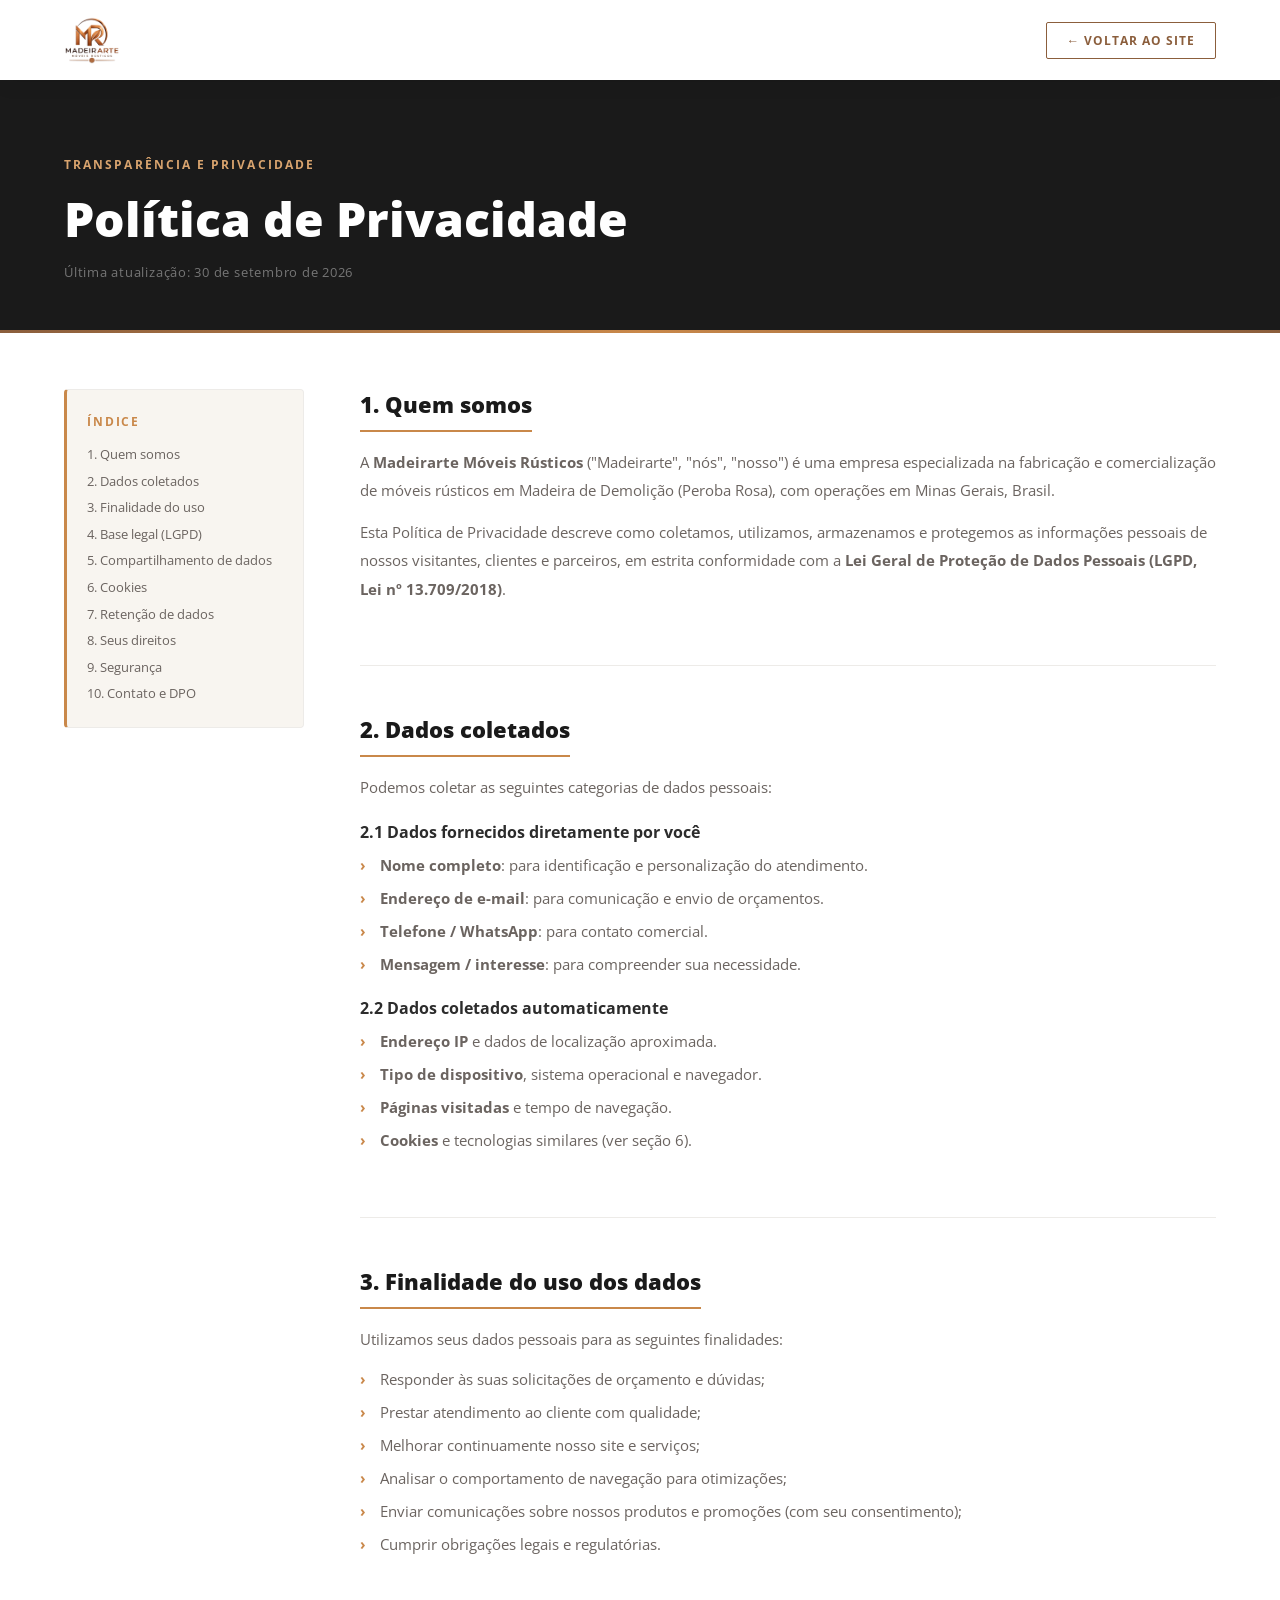
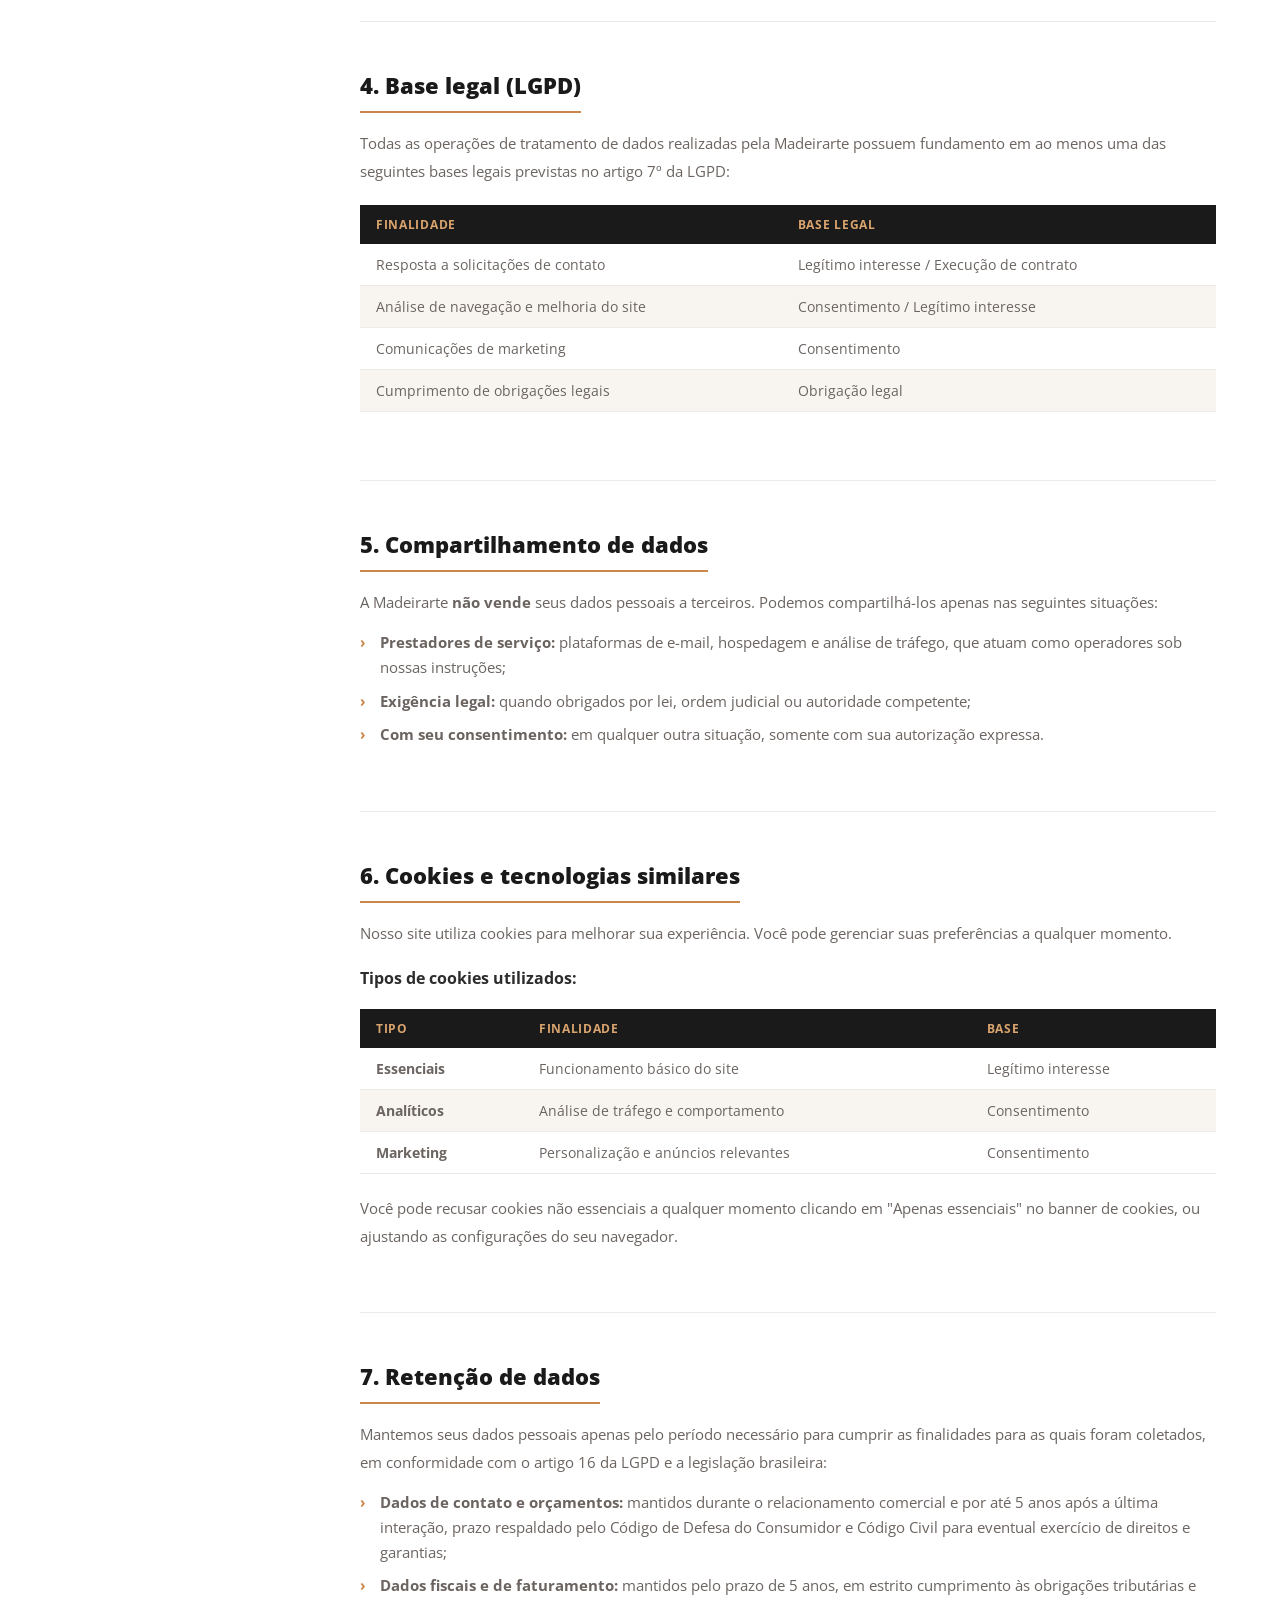
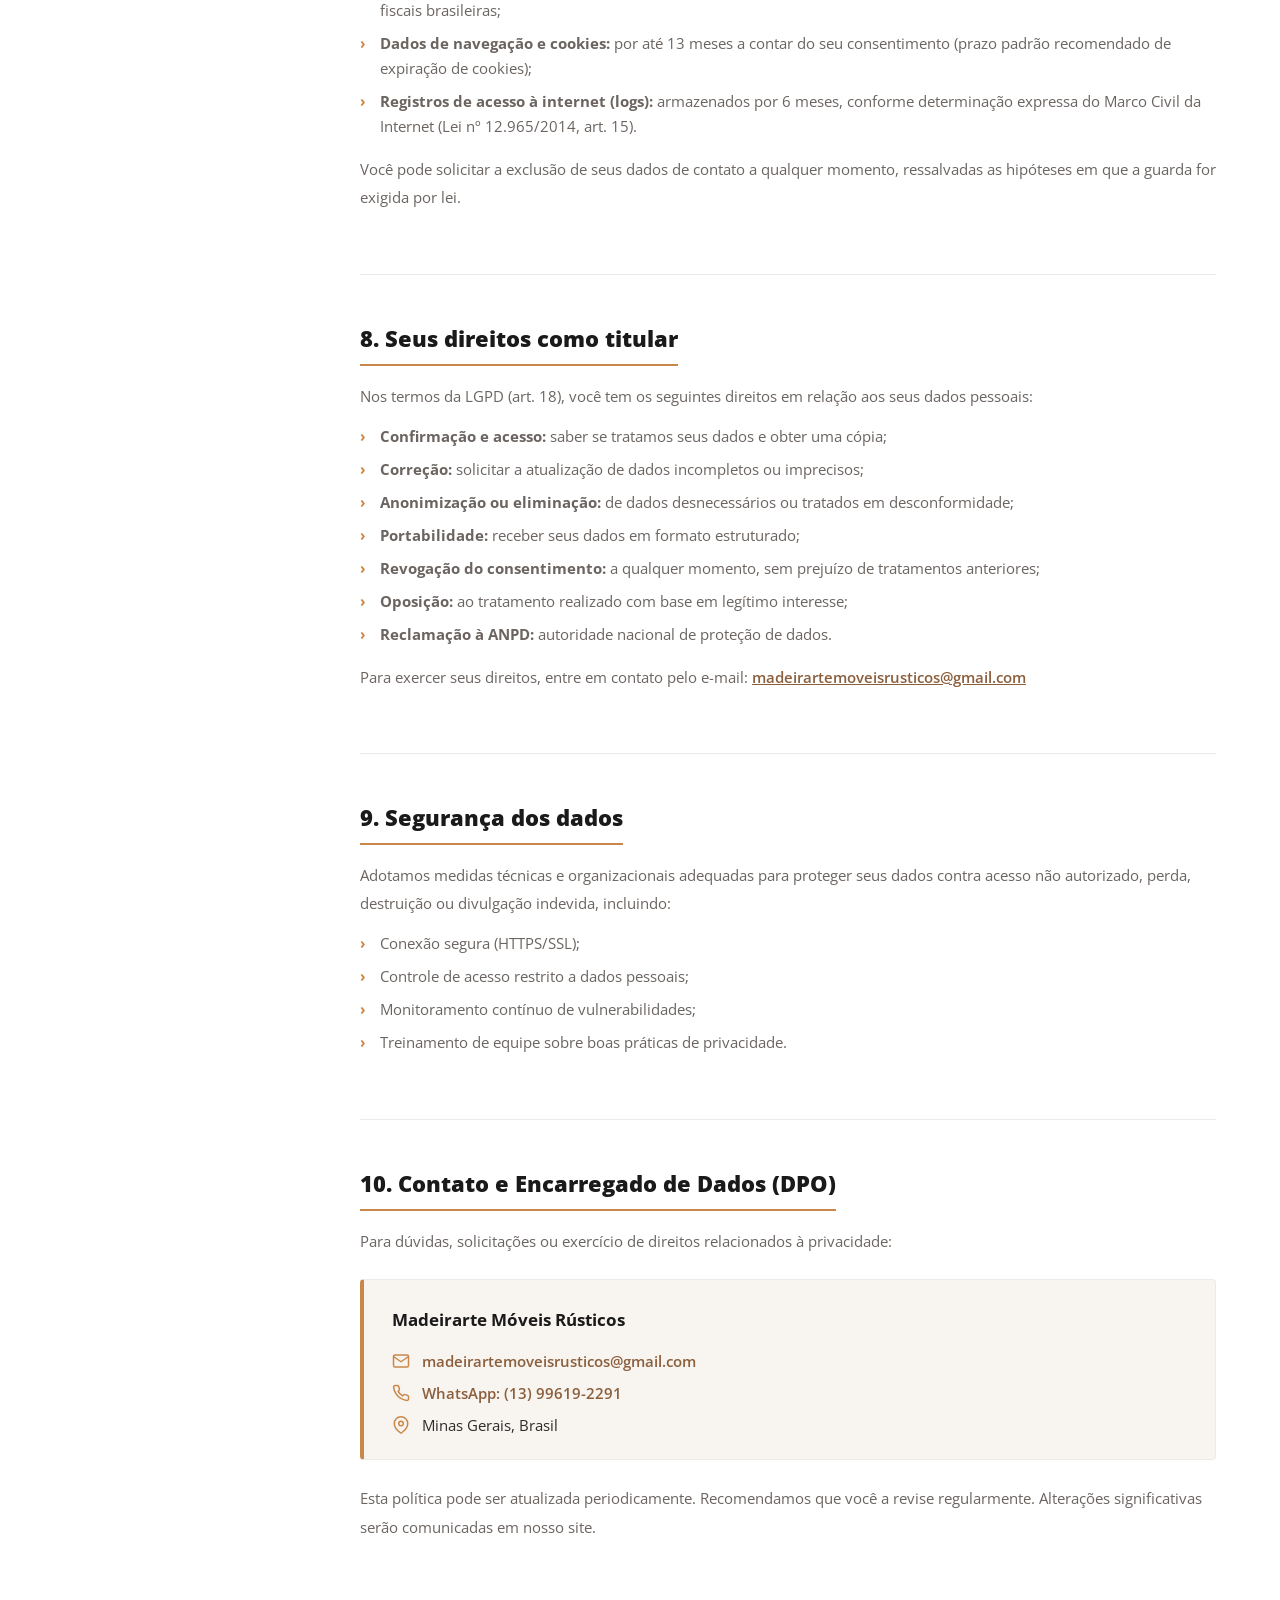
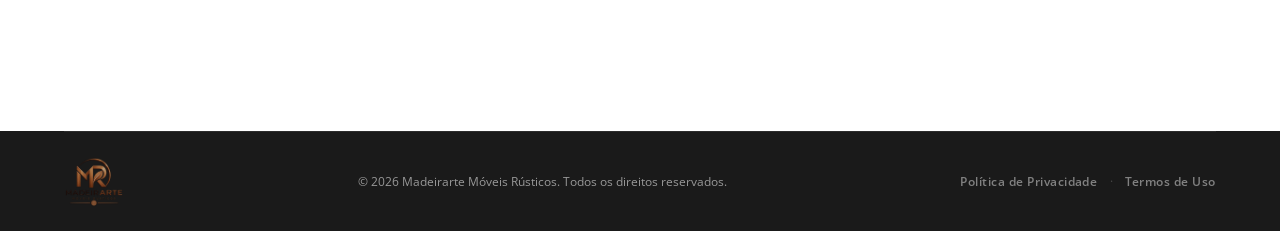
==== politica-de-privacidade.html @ 8b38542c "feat: site institucional completo Madeirarte Móveis Rústicos" ====
<!DOCTYPE html>
<html lang="pt-BR">
<head>
  <meta charset="UTF-8">
  <meta name="viewport" content="width=device-width, initial-scale=1.0">
  <title>Política de Privacidade — Madeirarte Móveis Rústicos</title>
  <link rel="icon" type="image/png" href="logo-transparent.png">
  <link rel="shortcut icon" type="image/png" href="logo-transparent.png">
  <link rel="apple-touch-icon" href="logo-transparent.png">
  <meta name="description" content="Política de Privacidade da Madeirarte Móveis Rústicos — como coletamos, usamos e protegemos seus dados pessoais conforme a LGPD.">
  <link rel="preconnect" href="https://fonts.googleapis.com">
  <link rel="preconnect" href="https://fonts.gstatic.com" crossorigin>
  <link href="https://fonts.googleapis.com/css2?family=Open+Sans:wght@300;400;600;700;800&display=swap" rel="stylesheet">
  <link rel="stylesheet" href="style.css">
  <link rel="stylesheet" href="legal.css">
</head>
<body class="pagina-legal">

  <!-- HEADER SIMPLES -->
  <header id="header" class="scrolled">
    <div class="header-inner container">
      <a href="index.html" class="logo-link">
        <img src="logo-transparent.png" alt="Madeirarte" class="header-logo-img">
      </a>
      <a href="index.html" class="btn-voltar">← Voltar ao site</a>
    </div>
  </header>

  <!-- CONTEÚDO -->
  <main class="legal-main">
    <div class="legal-hero">
      <div class="container">
        <p class="section-label light">Transparência e privacidade</p>
        <h1>Política de Privacidade</h1>
        <p class="legal-updated">Última atualização: 30 de setembro de 2026</p>
      </div>
    </div>

    <div class="legal-body container">

      <div class="legal-toc">
        <h3>Índice</h3>
        <ul>
          <li><a href="#s1">1. Quem somos</a></li>
          <li><a href="#s2">2. Dados coletados</a></li>
          <li><a href="#s3">3. Finalidade do uso</a></li>
          <li><a href="#s4">4. Base legal (LGPD)</a></li>
          <li><a href="#s5">5. Compartilhamento de dados</a></li>
          <li><a href="#s6">6. Cookies</a></li>
          <li><a href="#s7">7. Retenção de dados</a></li>
          <li><a href="#s8">8. Seus direitos</a></li>
          <li><a href="#s9">9. Segurança</a></li>
          <li><a href="#s10">10. Contato e DPO</a></li>
        </ul>
      </div>

      <div class="legal-content">

        <section id="s1" class="legal-section">
          <h2>1. Quem somos</h2>
          <p>A <strong>Madeirarte Móveis Rústicos</strong> ("Madeirarte", "nós", "nosso") é uma empresa especializada na fabricação e comercialização de móveis rústicos em Madeira de Demolição (Peroba Rosa), com operações em Minas Gerais, Brasil.</p>
          <p>Esta Política de Privacidade descreve como coletamos, utilizamos, armazenamos e protegemos as informações pessoais de nossos visitantes, clientes e parceiros, em estrita conformidade com a <strong>Lei Geral de Proteção de Dados Pessoais (LGPD, Lei nº 13.709/2018)</strong>.</p>
        </section>

        <section id="s2" class="legal-section">
          <h2>2. Dados coletados</h2>
          <p>Podemos coletar as seguintes categorias de dados pessoais:</p>
          <h3>2.1 Dados fornecidos diretamente por você</h3>
          <ul>
            <li><strong>Nome completo</strong>: para identificação e personalização do atendimento.</li>
            <li><strong>Endereço de e-mail</strong>: para comunicação e envio de orçamentos.</li>
            <li><strong>Telefone / WhatsApp</strong>: para contato comercial.</li>
            <li><strong>Mensagem / interesse</strong>: para compreender sua necessidade.</li>
          </ul>
          <h3>2.2 Dados coletados automaticamente</h3>
          <ul>
            <li><strong>Endereço IP</strong> e dados de localização aproximada.</li>
            <li><strong>Tipo de dispositivo</strong>, sistema operacional e navegador.</li>
            <li><strong>Páginas visitadas</strong> e tempo de navegação.</li>
            <li><strong>Cookies</strong> e tecnologias similares (ver seção 6).</li>
          </ul>
        </section>

        <section id="s3" class="legal-section">
          <h2>3. Finalidade do uso dos dados</h2>
          <p>Utilizamos seus dados pessoais para as seguintes finalidades:</p>
          <ul>
            <li>Responder às suas solicitações de orçamento e dúvidas;</li>
            <li>Prestar atendimento ao cliente com qualidade;</li>
            <li>Melhorar continuamente nosso site e serviços;</li>
            <li>Analisar o comportamento de navegação para otimizações;</li>
            <li>Enviar comunicações sobre nossos produtos e promoções (com seu consentimento);</li>
            <li>Cumprir obrigações legais e regulatórias.</li>
          </ul>
        </section>

        <section id="s4" class="legal-section">
          <h2>4. Base legal (LGPD)</h2>
          <p>Todas as operações de tratamento de dados realizadas pela Madeirarte possuem fundamento em ao menos uma das seguintes bases legais previstas no artigo 7º da LGPD:</p>
          <div class="legal-table">
            <table>
              <thead>
                <tr><th>Finalidade</th><th>Base Legal</th></tr>
              </thead>
              <tbody>
                <tr><td>Resposta a solicitações de contato</td><td>Legítimo interesse / Execução de contrato</td></tr>
                <tr><td>Análise de navegação e melhoria do site</td><td>Consentimento / Legítimo interesse</td></tr>
                <tr><td>Comunicações de marketing</td><td>Consentimento</td></tr>
                <tr><td>Cumprimento de obrigações legais</td><td>Obrigação legal</td></tr>
              </tbody>
            </table>
          </div>
        </section>

        <section id="s5" class="legal-section">
          <h2>5. Compartilhamento de dados</h2>
          <p>A Madeirarte <strong>não vende</strong> seus dados pessoais a terceiros. Podemos compartilhá-los apenas nas seguintes situações:</p>
          <ul>
            <li><strong>Prestadores de serviço:</strong> plataformas de e-mail, hospedagem e análise de tráfego, que atuam como operadores sob nossas instruções;</li>
            <li><strong>Exigência legal:</strong> quando obrigados por lei, ordem judicial ou autoridade competente;</li>
            <li><strong>Com seu consentimento:</strong> em qualquer outra situação, somente com sua autorização expressa.</li>
          </ul>
        </section>

        <section id="s6" class="legal-section">
          <h2>6. Cookies e tecnologias similares</h2>
          <p>Nosso site utiliza cookies para melhorar sua experiência. Você pode gerenciar suas preferências a qualquer momento.</p>
          <h3>Tipos de cookies utilizados:</h3>
          <div class="legal-table">
            <table>
              <thead>
                <tr><th>Tipo</th><th>Finalidade</th><th>Base</th></tr>
              </thead>
              <tbody>
                <tr><td><strong>Essenciais</strong></td><td>Funcionamento básico do site</td><td>Legítimo interesse</td></tr>
                <tr><td><strong>Analíticos</strong></td><td>Análise de tráfego e comportamento</td><td>Consentimento</td></tr>
                <tr><td><strong>Marketing</strong></td><td>Personalização e anúncios relevantes</td><td>Consentimento</td></tr>
              </tbody>
            </table>
          </div>
          <p>Você pode recusar cookies não essenciais a qualquer momento clicando em "Apenas essenciais" no banner de cookies, ou ajustando as configurações do seu navegador.</p>
        </section>

        <section id="s7" class="legal-section">
          <h2>7. Retenção de dados</h2>
          <p>Mantemos seus dados pessoais apenas pelo período necessário para cumprir as finalidades para as quais foram coletados, em conformidade com o artigo 16 da LGPD e a legislação brasileira:</p>
          <ul>
            <li><strong>Dados de contato e orçamentos:</strong> mantidos durante o relacionamento comercial e por até 5 anos após a última interação, prazo respaldado pelo Código de Defesa do Consumidor e Código Civil para eventual exercício de direitos e garantias;</li>
            <li><strong>Dados fiscais e de faturamento:</strong> mantidos pelo prazo de 5 anos, em estrito cumprimento às obrigações tributárias e fiscais brasileiras;</li>
            <li><strong>Dados de navegação e cookies:</strong> por até 13 meses a contar do seu consentimento (prazo padrão recomendado de expiração de cookies);</li>
            <li><strong>Registros de acesso à internet (logs):</strong> armazenados por 6 meses, conforme determinação expressa do Marco Civil da Internet (Lei nº 12.965/2014, art. 15).</li>
          </ul>
          <p>Você pode solicitar a exclusão de seus dados de contato a qualquer momento, ressalvadas as hipóteses em que a guarda for exigida por lei.</p>
        </section>

        <section id="s8" class="legal-section">
          <h2>8. Seus direitos como titular</h2>
          <p>Nos termos da LGPD (art. 18), você tem os seguintes direitos em relação aos seus dados pessoais:</p>
          <ul>
            <li><strong>Confirmação e acesso:</strong> saber se tratamos seus dados e obter uma cópia;</li>
            <li><strong>Correção:</strong> solicitar a atualização de dados incompletos ou imprecisos;</li>
            <li><strong>Anonimização ou eliminação:</strong> de dados desnecessários ou tratados em desconformidade;</li>
            <li><strong>Portabilidade:</strong> receber seus dados em formato estruturado;</li>
            <li><strong>Revogação do consentimento:</strong> a qualquer momento, sem prejuízo de tratamentos anteriores;</li>
            <li><strong>Oposição:</strong> ao tratamento realizado com base em legítimo interesse;</li>
            <li><strong>Reclamação à ANPD:</strong> autoridade nacional de proteção de dados.</li>
          </ul>
          <p>Para exercer seus direitos, entre em contato pelo e-mail: <a href="mailto:madeirartemoveisrusticos@gmail.com">madeirartemoveisrusticos@gmail.com</a></p>
        </section>

        <section id="s9" class="legal-section">
          <h2>9. Segurança dos dados</h2>
          <p>Adotamos medidas técnicas e organizacionais adequadas para proteger seus dados contra acesso não autorizado, perda, destruição ou divulgação indevida, incluindo:</p>
          <ul>
            <li>Conexão segura (HTTPS/SSL);</li>
            <li>Controle de acesso restrito a dados pessoais;</li>
            <li>Monitoramento contínuo de vulnerabilidades;</li>
            <li>Treinamento de equipe sobre boas práticas de privacidade.</li>
          </ul>
        </section>

        <section id="s10" class="legal-section">
          <h2>10. Contato e Encarregado de Dados (DPO)</h2>
          <p>Para dúvidas, solicitações ou exercício de direitos relacionados à privacidade:</p>
          <div class="legal-contact-box">
            <p class="legal-contact-title">Madeirarte Móveis Rústicos</p>
            <div class="legal-contact-item">
              <svg xmlns="http://www.w3.org/2000/svg" viewBox="0 0 24 24" fill="none" stroke="currentColor" stroke-width="2" stroke-linecap="round" stroke-linejoin="round"><path d="M4 4h16c1.1 0 2 .9 2 2v12c0 1.1-.9 2-2 2H4c-1.1 0-2-.9-2-2V6c0-1.1.9-2 2-2z"></path><polyline points="22,6 12,13 2,6"></polyline></svg>
              <a href="mailto:madeirartemoveisrusticos@gmail.com">madeirartemoveisrusticos@gmail.com</a>
            </div>
            <div class="legal-contact-item">
              <svg xmlns="http://www.w3.org/2000/svg" viewBox="0 0 24 24" fill="none" stroke="currentColor" stroke-width="2" stroke-linecap="round" stroke-linejoin="round"><path d="M22 16.92v3a2 2 0 0 1-2.18 2 19.79 19.79 0 0 1-8.63-3.07 19.5 19.5 0 0 1-6-6 19.79 19.79 0 0 1-3.07-8.67A2 2 0 0 1 4.11 2h3a2 2 0 0 1 2 1.72 12.84 12.84 0 0 0 .7 2.81 2 2 0 0 1-.45 2.11L8.09 9.91a16 16 0 0 0 6 6l1.27-1.27a2 2 0 0 1 2.11-.45 12.84 12.84 0 0 0 2.81.7A2 2 0 0 1 22 16.92z"></path></svg>
              <a href="https://wa.me/5513996192291" target="_blank">WhatsApp: (13) 99619-2291</a>
            </div>
            <div class="legal-contact-item">
              <svg xmlns="http://www.w3.org/2000/svg" viewBox="0 0 24 24" fill="none" stroke="currentColor" stroke-width="2" stroke-linecap="round" stroke-linejoin="round"><path d="M21 10c0 7-9 13-9 13s-9-6-9-13a9 9 0 0 1 18 0z"></path><circle cx="12" cy="10" r="3"></circle></svg>
              <span>Minas Gerais, Brasil</span>
            </div>
          </div>
          <p>Esta política pode ser atualizada periodicamente. Recomendamos que você a revise regularmente. Alterações significativas serão comunicadas em nosso site.</p>
        </section>

      </div>
    </div>
  </main>

  <!-- FOOTER SIMPLES -->
  <footer class="footer footer-legal">
    <div class="container">
      <div class="footer-bottom">
        <div class="footer-bottom-left">
          <img src="logo-transparent.png" alt="Madeirarte" class="footer-logo-img">
        </div>
        <div class="footer-bottom-center">
          <p>&copy; 2026 Madeirarte Móveis Rústicos. Todos os direitos reservados.</p>
        </div>
        <div class="footer-bottom-right">
          <a href="politica-de-privacidade.html">Política de Privacidade</a>
          <span>·</span>
          <a href="termos-de-uso.html">Termos de Uso</a>
        </div>
      </div>
    </div>
  </footer>

</body>
</html>
---- style.css ----
/* ============================================================
   MADEIRARTE — style.css
   Paleta: Branco #FFFFFF | Marrom/Cobre #8B5E3C/#C9884A | Preto #1A1A1A
   Tipografia: Open Sans
   ============================================================ */

/* ---------- RESET & BASE ---------- */
*, *::before, *::after {
  box-sizing: border-box;
  margin: 0;
  padding: 0;
}

:root {
  --brown-dark:  #6B3F1F;
  --brown:       #8B5E3C;
  --copper:      #C9884A;
  --copper-light:#D9A46E;
  --black:       #1A1A1A;
  --black-soft:  #2C2C2C;
  --white:       #FFFFFF;
  --off-white:   #F8F5F0;
  --grey-light:  #EDEBE8;
  --grey-text:   #6B6460;
  --font:        'Open Sans', sans-serif;
  --ease:        cubic-bezier(.25,.46,.45,.94);
  --transition:  .45s var(--ease);
  --shadow:      0 8px 40px rgba(0,0,0,.10);
  --shadow-lg:   0 20px 60px rgba(0,0,0,.15);
}

html { scroll-behavior: smooth; font-size: 16px; }

body {
  font-family: var(--font);
  color: var(--black);
  background: var(--white);
  -webkit-font-smoothing: antialiased;
  overflow-x: hidden;
}

img { display: block; max-width: 100%; height: auto; }
a { text-decoration: none; color: inherit; }
ul { list-style: none; }
button { cursor: pointer; font-family: var(--font); border: none; background: none; }
input, select, textarea { font-family: var(--font); }
sup { font-size: .55em; vertical-align: super; }

.container {
  width: 100%;
  max-width: 1200px;
  margin: 0 auto;
  padding: 0 24px;
}

.section-pad { padding: 100px 0; }
.bg-dark    { background: var(--black); }
.bg-offwhite{ background: var(--off-white); }
.hidden-mobile { display: flex !important; }

/* ---------- SCROLL REVEAL ---------- */
.reveal {
  opacity: 0;
  transform: translateY(32px);
  transition: opacity .7s var(--ease), transform .7s var(--ease);
}
.reveal.visible {
  opacity: 1;
  transform: translateY(0);
}
.delay-1 { transition-delay: .12s; }
.delay-2 { transition-delay: .24s; }
.delay-3 { transition-delay: .36s; }

/* ---------- TYPOGRAPHY ---------- */
.section-label {
  display: inline-block;
  font-size: .72rem;
  font-weight: 700;
  letter-spacing: .18em;
  text-transform: uppercase;
  color: var(--copper);
  margin-bottom: 14px;
}
.section-label.light { color: var(--copper-light); }

.section-title {
  font-size: clamp(1.8rem, 3.5vw, 2.8rem);
  font-weight: 800;
  line-height: 1.18;
  color: var(--black);
  margin-bottom: 20px;
}
.section-title.light { color: var(--white); }

.section-desc {
  font-size: 1rem;
  color: var(--grey-text);
  line-height: 1.7;
  max-width: 560px;
}
.section-desc.light { color: rgba(255,255,255,.65); }

.section-header.center { text-align: center; margin-bottom: 56px; }
.section-header.center .section-desc { margin: 0 auto; }

/* ---------- BUTTONS ---------- */
.btn-primary {
  display: inline-flex;
  align-items: center;
  justify-content: center;
  gap: 8px;
  background: var(--brown);
  color: var(--white);
  font-size: .85rem;
  font-weight: 700;
  letter-spacing: .06em;
  text-transform: uppercase;
  padding: 14px 32px;
  border-radius: 2px;
  transition: background var(--transition), transform .2s;
}
.btn-primary:hover {
  background: var(--copper);
  transform: translateY(-1px);
}

.btn-outline {
  display: inline-flex;
  align-items: center;
  justify-content: center;
  gap: 8px;
  background: transparent;
  color: var(--white);
  font-size: .85rem;
  font-weight: 700;
  letter-spacing: .06em;
  text-transform: uppercase;
  padding: 13px 30px;
  border: 1.5px solid rgba(255,255,255,.5);
  border-radius: 2px;
  transition: border-color var(--transition), background var(--transition);
}
.btn-outline:hover {
  border-color: var(--white);
  background: rgba(255,255,255,.08);
}

.btn-full { width: 100%; }

/* ---------- HEADER ---------- */
#header {
  position: fixed;
  top: 0; left: 0; right: 0;
  z-index: 1000;
  background: transparent;
  transition: background var(--transition), box-shadow var(--transition);
}
#header.scrolled {
  background: var(--white);
  box-shadow: 0 2px 20px rgba(0,0,0,.08);
}
#header.scrolled .logo-brand { color: var(--black); }
#header.scrolled .logo-sub   { color: var(--brown); }
#header.scrolled .nav-desktop a { color: var(--black-soft); }
#header.scrolled .nav-desktop a::after { background: var(--brown); }
#header.scrolled .btn-header {
  border-color: var(--brown);
  color: var(--brown);
}
#header.scrolled .btn-header:hover {
  background: var(--brown);
  color: var(--white);
}
#header.scrolled .hamburger span { background: var(--black); }

.header-inner {
  display: flex;
  align-items: center;
  justify-content: space-between;
  height: 80px;
  gap: 32px;
}

.logo-link { text-decoration: none; }
.logo-text  { display: flex; flex-direction: column; line-height: 1; }
.logo-brand {
  font-size: 1.3rem;
  font-weight: 800;
  letter-spacing: .12em;
  color: var(--white);
  transition: color var(--transition);
}
.logo-sub {
  font-size: .58rem;
  font-weight: 300;
  letter-spacing: .28em;
  color: var(--copper-light);
  text-transform: uppercase;
  margin-top: 3px;
  transition: color var(--transition);
}

.nav-desktop ul {
  display: flex;
  gap: 36px;
}
.nav-desktop a {
  font-size: .8rem;
  font-weight: 600;
  letter-spacing: .08em;
  text-transform: uppercase;
  color: rgba(255,255,255,.85);
  position: relative;
  padding-bottom: 4px;
  transition: color var(--transition);
}
.nav-desktop a::after {
  content: '';
  position: absolute;
  bottom: 0; left: 0;
  width: 0; height: 1.5px;
  background: var(--copper-light);
  transition: width var(--transition);
}
.nav-desktop a:hover { color: var(--white); }
.nav-desktop a:hover::after { width: 100%; }

.btn-header {
  font-size: .75rem;
  font-weight: 700;
  letter-spacing: .1em;
  text-transform: uppercase;
  padding: 10px 22px;
  border: 1.5px solid rgba(255,255,255,.5);
  border-radius: 2px;
  color: rgba(255,255,255,.9);
  transition: all var(--transition);
  white-space: nowrap;
}
.btn-header:hover {
  background: rgba(255,255,255,.1);
  border-color: var(--white);
}

.hamburger {
  display: none;
  flex-direction: column;
  gap: 5px;
  padding: 4px;
  background: none;
  border: none;
}
.hamburger span {
  display: block;
  width: 24px; height: 2px;
  background: var(--white);
  border-radius: 2px;
  transition: all .35s;
}
.hamburger.open span:nth-child(1) { transform: translateY(7px) rotate(45deg); }
.hamburger.open span:nth-child(2) { opacity: 0; }
.hamburger.open span:nth-child(3) { transform: translateY(-7px) rotate(-45deg); }

/* Mobile Nav */
.nav-mobile {
  position: absolute;
  top: 80px; left: 0; right: 0;
  background: var(--white);
  box-shadow: 0 20px 40px rgba(0,0,0,.12);
  transform: scaleY(0);
  transform-origin: top;
  transition: transform .35s var(--ease);
  border-top: 2px solid var(--copper);
}
.nav-mobile.open { transform: scaleY(1); }
.nav-mobile ul { padding: 16px 0 24px; }
.nav-mobile li + li { border-top: 1px solid var(--grey-light); }
.nav-mobile a {
  display: block;
  padding: 14px 28px;
  font-size: .9rem;
  font-weight: 600;
  color: var(--black);
  letter-spacing: .04em;
  transition: color .2s, padding-left .2s;
}
.nav-mobile a:hover { color: var(--brown); padding-left: 36px; }
.btn-mobile-nav {
  margin: 16px 28px 0;
  display: block;
  background: var(--brown);
  color: var(--white) !important;
  padding: 14px 28px !important;
  text-align: center;
  font-size: .85rem !important;
  letter-spacing: .08em !important;
  text-transform: uppercase;
  border-radius: 2px;
}
.btn-mobile-nav:hover { background: var(--copper) !important; padding-left: 28px !important; }

/* ---------- HERO ---------- */
.hero {
  position: relative;
  min-height: 100vh;
  display: flex;
  align-items: center;
  overflow: hidden;
}

.hero-bg {
  position: absolute;
  inset: 0;
  background-image: url('hero-bg.jpg');
  background-size: cover;
  background-position: center;
  transform: scale(1.04);
  animation: heroZoom 24s var(--ease) infinite alternate;
}
@keyframes heroZoom {
  from { transform: scale(1.04); }
  to   { transform: scale(1.10); }
}

.hero-overlay {
  position: absolute;
  inset: 0;
  background: linear-gradient(
    -90deg,
    rgba(26,15,5,.9) 0%,
    rgba(26,15,5,.6) 40%,
    rgba(26,15,5,0) 100%
  );
}

.hero-content {
  position: relative;
  z-index: 2;
  padding-top: 80px;
  width: 100%;
  display: flex;
  justify-content: space-between;
  align-items: center;
  gap: 40px;
}
.hero-logo-col {
  flex: 0 0 35%;
  max-width: 400px;
}
.hero-big-logo {
  width: 100%;
  height: auto;
  filter: drop-shadow(0 10px 20px rgba(0,0,0,.5));
}
.hero-text-col {
  flex: 1;
  max-width: 700px;
  text-align: right;
}

.hero-eyebrow {
  font-size: .72rem;
  font-weight: 700;
  letter-spacing: .2em;
  text-transform: uppercase;
  color: var(--copper-light);
  margin-bottom: 20px;
  opacity: 0;
  animation: fadeUp .8s .3s var(--ease) forwards;
}

.hero-title {
  font-family: 'Playfair Display', Georgia, serif;
  font-size: clamp(2.6rem, 6vw, 4.8rem);
  font-weight: 600;
  line-height: 1.15;
  color: var(--white);
  margin-bottom: 24px;
  opacity: 0;
  animation: fadeUp .9s .5s var(--ease) forwards;
}
.hero-title em {
  font-style: normal;
  color: var(--copper-light);
  position: relative;
}
.hero-title em::after {
  content: '';
  position: absolute;
  bottom: 2px; left: 0; right: 0;
  height: 3px;
  background: var(--copper);
  transform: scaleX(0);
  transform-origin: left;
  animation: underlineGrow 1s 1.4s var(--ease) forwards;
}
@keyframes underlineGrow { to { transform: scaleX(1); } }

.hero-desc {
  font-size: 1.05rem;
  color: rgba(255,255,255,.78);
  line-height: 1.8;
  margin-bottom: 36px;
  font-weight: 300;
  opacity: 0;
  animation: fadeUp .9s .7s var(--ease) forwards;
}
.hero-desc strong { color: var(--copper-light); font-weight: 600; }

.hero-actions {
  display: flex;
  gap: 16px;
  flex-wrap: wrap;
  justify-content: flex-end;
  opacity: 0;
  animation: fadeUp .9s .9s var(--ease) forwards;
}

.hero-scroll {
  position: absolute;
  bottom: 40px; left: 50%;
  transform: translateX(-50%);
  z-index: 2;
}
.hero-scroll span {
  display: block;
  width: 22px; height: 36px;
  border: 2px solid rgba(255,255,255,.4);
  border-radius: 14px;
  position: relative;
}
.hero-scroll span::before {
  content: '';
  position: absolute;
  top: 5px; left: 50%; transform: translateX(-50%);
  width: 3px; height: 7px;
  background: var(--copper-light);
  border-radius: 2px;
  animation: scrollBounce 1.8s infinite;
}
@keyframes scrollBounce {
  0%, 100% { transform: translateX(-50%) translateY(0); opacity: 1; }
  80%       { transform: translateX(-50%) translateY(14px); opacity: 0; }
}

@keyframes fadeUp {
  from { opacity: 0; transform: translateY(28px); }
  to   { opacity: 1; transform: translateY(0); }
}

.reveal.visible { opacity: 1; transform: translateY(0); }

/* ---------- TARJA STRIP ---------- */
.tarja-strip {
  background: var(--brown-dark);
  overflow: hidden;
  padding: 14px 0;
  border-top: 1px solid rgba(201,136,74,.2);
  border-bottom: 1px solid rgba(201,136,74,.2);
}
.tarja-track {
  display: flex;
  gap: 24px;
  white-space: nowrap;
  animation: marquee 25s linear infinite;
}
.tarja-track span {
  font-size: .72rem;
  font-weight: 700;
  letter-spacing: .15em;
  text-transform: uppercase;
  color: rgba(255,255,255,.75);
}
.tarja-dot { color: var(--copper) !important; }
@keyframes marquee {
  from { transform: translateX(0); }
  to   { transform: translateX(-50%); }
}

/* ---------- SOBRE ---------- */
.sobre-grid {
  display: grid;
  grid-template-columns: 1fr 1fr;
  gap: 80px;
  align-items: center;
}

.sobre-img-block { position: relative; }
.sobre-img-frame {
  position: relative;
  border-radius: 4px;
  overflow: hidden;
  aspect-ratio: 4/5;
}
.sobre-img-frame::before {
  content: '';
  position: absolute;
  top: -12px; left: -12px;
  width: 60%; height: 60%;
  border: 2px solid var(--copper);
  border-radius: 4px;
  z-index: -1;
  transition: transform .5s var(--ease);
}
.sobre-img-frame:hover::before { transform: translate(-4px, -4px); }
.sobre-img-frame img {
  width: 100%; height: 100%;
  object-fit: cover;
  transition: transform .7s var(--ease);
}
.sobre-img-frame:hover img { transform: scale(1.04); }

.sobre-badge {
  position: absolute;
  bottom: 28px; right: -20px;
  background: var(--brown);
  color: var(--white);
  padding: 18px 22px;
  text-align: center;
  border-radius: 4px;
  box-shadow: var(--shadow);
}
.badge-number {
  display: block;
  font-size: 2rem;
  font-weight: 800;
  line-height: 1;
}
.badge-label {
  display: block;
  font-size: .68rem;
  font-weight: 600;
  letter-spacing: .08em;
  text-transform: uppercase;
  opacity: .8;
  margin-top: 4px;
}

.sobre-content { display: flex; flex-direction: column; gap: 20px; }
.sobre-text {
  font-size: 1rem;
  color: var(--grey-text);
  line-height: 1.8;
}
.sobre-text strong { color: var(--brown-dark); }

.sobre-stats {
  display: grid;
  grid-template-columns: repeat(2, 1fr);
  gap: 16px;
  padding: 24px 0;
  border-top: 1px solid var(--grey-light);
  border-bottom: 1px solid var(--grey-light);
}
.stat-item { text-align: center; }
.stat-number {
  display: block;
  font-size: 1.5rem;
  font-weight: 800;
  color: var(--brown);
}
.stat-label {
  font-size: .7rem;
  font-weight: 600;
  letter-spacing: .08em;
  text-transform: uppercase;
  color: var(--grey-text);
  margin-top: 4px;
  display: block;
}

/* ---------- SERVIÇOS ---------- */
.servicos-grid {
  display: grid;
  grid-template-columns: repeat(4, 1fr);
  gap: 24px;
}

.servico-card {
  background: rgba(255,255,255,.04);
  border: 1px solid rgba(255,255,255,.07);
  padding: 36px 28px;
  border-radius: 4px;
  transition: background var(--transition), border-color var(--transition), transform .3s;
}
.servico-card:hover {
  background: rgba(255,255,255,.07);
  border-color: rgba(201,136,74,.3);
  transform: translateY(-6px);
}

.servico-img-icon {
  width: 70px; 
  height: 70px;
  margin-bottom: 24px;
  border-radius: 4px;
  overflow: hidden;
  box-shadow: 0 4px 12px rgba(0,0,0,0.5);
  border: 1px solid rgba(201,136,74,.3);
}
.servico-img-icon img {
  width: 100%;
  height: 100%;
  object-fit: cover;
}

.servico-card h3 {
  font-size: 1.05rem;
  font-weight: 700;
  color: var(--white);
  margin-bottom: 12px;
}
.servico-card p {
  font-size: .88rem;
  color: rgba(255,255,255,.5);
  line-height: 1.75;
}

/* ---------- COLEÇÃO ---------- */
.filtros {
  display: flex;
  gap: 8px;
  flex-wrap: wrap;
  margin-bottom: 40px;
  justify-content: center;
}
.filtro-btn {
  font-size: .75rem;
  font-weight: 700;
  letter-spacing: .1em;
  text-transform: uppercase;
  padding: 9px 22px;
  border: 1.5px solid var(--grey-light);
  border-radius: 2px;
  color: var(--grey-text);
  background: transparent;
  transition: all .25s;
}
.filtro-btn:hover, .filtro-btn.active {
  background: var(--brown);
  border-color: var(--brown);
  color: var(--white);
}

.produtos-grid {
  display: grid;
  grid-template-columns: repeat(3, 1fr);
  gap: 28px;
}

.produto-card {
  background: var(--white);
  border-radius: 4px;
  overflow: hidden;
  box-shadow: 0 4px 24px rgba(0,0,0,.06);
  transition: box-shadow var(--transition), transform .3s;
}
.produto-card:hover {
  box-shadow: var(--shadow-lg);
  transform: translateY(-8px);
}
.produto-card.hidden { display: none; }

.produto-img {
  position: relative;
  aspect-ratio: 4/3;
  overflow: hidden;
}
.produto-img img {
  width: 100%; height: 100%;
  object-fit: cover;
  transition: transform .7s var(--ease);
}
.produto-card:hover .produto-img img { transform: scale(1.08); }

.produto-overlay {
  position: absolute;
  inset: 0;
  background: rgba(26,15,5,.55);
  display: flex;
  align-items: center;
  justify-content: center;
  opacity: 0;
  transition: opacity .35s;
}
.produto-card:hover .produto-overlay { opacity: 1; }

.btn-produto {
  font-size: .78rem;
  font-weight: 700;
  letter-spacing: .1em;
  text-transform: uppercase;
  background: var(--white);
  color: var(--brown-dark);
  padding: 12px 24px;
  border-radius: 2px;
  transform: translateY(8px);
  transition: transform .35s, background .25s, color .25s;
}
.produto-card:hover .btn-produto { transform: translateY(0); }
.btn-produto:hover { background: var(--brown); color: var(--white); }

.produto-badge {
  position: absolute;
  top: 14px; left: 14px;
  background: var(--copper);
  color: var(--white);
  font-size: .65rem;
  font-weight: 700;
  letter-spacing: .12em;
  text-transform: uppercase;
  padding: 4px 10px;
  border-radius: 2px;
}

.produto-info {
  padding: 22px 22px 24px;
}
.produto-cat {
  font-size: .68rem;
  font-weight: 700;
  letter-spacing: .14em;
  text-transform: uppercase;
  color: var(--copper);
  display: block;
  margin-bottom: 6px;
}
.produto-nome {
  font-size: 1rem;
  font-weight: 700;
  color: var(--black);
  margin-bottom: 8px;
  line-height: 1.35;
}
.produto-desc {
  font-size: .83rem;
  color: var(--grey-text);
  line-height: 1.6;
  margin-bottom: 12px;
}
.produto-preco {
  font-size: .75rem;
  font-weight: 700;
  letter-spacing: .08em;
  text-transform: uppercase;
  color: var(--brown);
}

/* ---------- TRABALHOS (INSTAGRAM) ---------- */
.trabalhos-wrap {
  position: relative;
  display: flex;
  align-items: center;
  gap: 12px;
}
.trabalhos-btn {
  width: 48px;
  height: 48px;
  border-radius: 50%;
  background: var(--white);
  border: 1.5px solid var(--grey-light);
  display: flex;
  align-items: center;
  justify-content: center;
  color: var(--black);
  cursor: pointer;
  box-shadow: 0 4px 16px rgba(0,0,0,.1);
  transition: all .25s var(--ease);
  flex-shrink: 0;
  z-index: 10;
}
.trabalhos-btn svg { width: 20px; height: 20px; }
.trabalhos-btn:hover {
  background: var(--brown);
  color: var(--white);
  border-color: var(--brown);
  transform: scale(1.08);
}
.trabalhos-grid {
  display: flex;
  gap: 20px;
  overflow-x: auto;
  padding: 20px 0;
  scroll-behavior: smooth;
  scroll-snap-type: x mandatory;
  -webkit-overflow-scrolling: touch;
  width: 100%;
}
.trabalhos-grid::-webkit-scrollbar {
  height: 8px;
}
.trabalhos-grid::-webkit-scrollbar-track {
  background: var(--grey-light);
  border-radius: 4px;
}
.trabalhos-grid::-webkit-scrollbar-thumb {
  background: var(--copper-light);
  border-radius: 4px;
}
.trabalho-card {
  flex: 0 0 320px;
  scroll-snap-align: start;
  border-radius: 8px;
  overflow: hidden;
  box-shadow: 0 10px 30px rgba(0,0,0,0.05);
  background: #fff;
}
.trabalho-card iframe {
  width: 100%;
  border: none;
  display: block;
}

.colecao-cta {
  text-align: center;
  margin-top: 52px;
}

/* ---------- DIFERENCIAIS ---------- */
.diferenciais-grid {
  display: grid;
  grid-template-columns: repeat(4, 1fr);
  gap: 28px;
}

.dif-card {
  padding: 36px 28px;
  border-radius: 4px;
  background: var(--white);
  border: 1px solid var(--grey-light);
  position: relative;
  transition: border-color var(--transition), box-shadow var(--transition), transform .3s;
  overflow: hidden;
}
.dif-card::after {
  content: '';
  position: absolute;
  bottom: 0; left: 0; right: 0;
  height: 3px;
  background: linear-gradient(90deg, var(--brown), var(--copper));
  transform: scaleX(0);
  transform-origin: left;
  transition: transform .4s var(--ease);
}
.dif-card:hover { 
  border-color: transparent;
  box-shadow: var(--shadow);
  transform: translateY(-6px);
}
.dif-card:hover::after { transform: scaleX(1); }

.dif-number {
  font-size: 3.5rem;
  font-weight: 800;
  color: var(--grey-light);
  line-height: 1;
  margin-bottom: 20px;
  transition: color .3s;
}
.dif-card:hover .dif-number { color: rgba(201,136,74,.15); }

.dif-card h3 {
  font-size: 1rem;
  font-weight: 700;
  color: var(--black);
  margin-bottom: 12px;
}
.dif-card p {
  font-size: .875rem;
  color: var(--grey-text);
  line-height: 1.75;
}

/* ---------- BANNER FULL ---------- */
.banner-full {
  position: relative;
  padding: 120px 0;
  overflow: hidden;
}
.banner-full-bg {
  position: absolute;
  inset: 0;
  background-image: url('https://images.unsplash.com/photo-1631679706909-1844bbd07221?w=1920&q=85');
  background-size: cover;
  background-position: center;
  background-attachment: fixed;
}
.banner-full-overlay {
  position: absolute;
  inset: 0;
  background: rgba(26,15,5,.72);
}
.banner-full-content {
  position: relative;
  z-index: 2;
  text-align: center;
}
.banner-full-title {
  font-size: clamp(2rem, 4vw, 3.2rem);
  font-weight: 800;
  color: var(--white);
  line-height: 1.25;
  margin: 0 auto 36px;
  max-width: 700px;
}

/* ---------- CONTATO ---------- */
.contato-grid {
  display: grid;
  grid-template-columns: 1fr 1.1fr;
  gap: 80px;
  align-items: start;
}

.contato-desc {
  font-size: .95rem;
  color: var(--grey-text);
  line-height: 1.8;
  margin-bottom: 36px;
}

.contato-items { display: flex; flex-direction: column; gap: 20px; margin-bottom: 32px; }
.contato-item { display: flex; gap: 16px; align-items: flex-start; }

.contato-icon {
  width: 44px; height: 44px;
  background: var(--off-white);
  border-radius: 50%;
  display: flex; align-items: center; justify-content: center;
  color: var(--brown);
  flex-shrink: 0;
  transition: background .2s, color .2s;
}
.contato-icon.whatsapp-icon { background: #25D366; color: var(--white); }
.contato-icon svg { width: 18px; height: 18px; }
.contato-item strong { display: block; font-size: .78rem; font-weight: 700; color: var(--black); text-transform: uppercase; letter-spacing: .06em; margin-bottom: 2px; }
.contato-item p { font-size: .9rem; color: var(--grey-text); }

.social-links { display: flex; gap: 12px; }
.social-btn {
  width: 42px; height: 42px;
  border: 1.5px solid var(--grey-light);
  border-radius: 50%;
  display: flex; align-items: center; justify-content: center;
  color: var(--grey-text);
  transition: all .25s;
}
.social-btn svg { width: 16px; height: 16px; }
.social-btn:hover { border-color: var(--brown); color: var(--brown); background: rgba(139,94,60,.06); }

/* FORM */
.contato-form-wrap {
  background: var(--off-white);
  padding: 40px;
  border-radius: 4px;
  border: 1px solid var(--grey-light);
}

.form-row { display: grid; grid-template-columns: 1fr 1fr; gap: 16px; }
.form-group { display: flex; flex-direction: column; gap: 6px; margin-bottom: 20px; }
.form-group label {
  font-size: .75rem;
  font-weight: 700;
  letter-spacing: .08em;
  text-transform: uppercase;
  color: var(--black-soft);
}
.form-group input,
.form-group select,
.form-group textarea {
  background: var(--white);
  border: 1.5px solid var(--grey-light);
  border-radius: 3px;
  padding: 12px 16px;
  font-size: .9rem;
  color: var(--black);
  outline: none;
  transition: border-color .25s, box-shadow .25s;
  -webkit-appearance: none;
}
.form-group select {
  background-image: url("data:image/svg+xml,%3Csvg xmlns='http://www.w3.org/2000/svg' viewBox='0 0 24 24' fill='none' stroke='%236B6460' stroke-width='2'%3E%3Cpolyline points='6 9 12 15 18 9'/%3E%3C/svg%3E");
  background-repeat: no-repeat;
  background-position: right 14px center;
  background-size: 16px;
  padding-right: 40px;
  cursor: pointer;
}
.form-group input:focus,
.form-group select:focus,
.form-group textarea:focus {
  border-color: var(--brown);
  box-shadow: 0 0 0 3px rgba(139,94,60,.1);
}
.form-group input::placeholder,
.form-group textarea::placeholder { color: #bbb; }
.form-group textarea { resize: vertical; min-height: 100px; }

.form-note {
  text-align: center;
  font-size: .75rem;
  color: var(--grey-text);
  margin-top: 12px;
}

/* ---------- FOOTER ---------- */
.footer {
  background: var(--black);
  color: rgba(255,255,255,.55);
}
.footer-top {
  display: grid;
  grid-template-columns: 1.6fr 1fr 1fr 1.2fr;
  gap: 48px;
  padding: 72px 0 56px;
  border-bottom: 1px solid rgba(255,255,255,.08);
}
.footer-brand .logo-brand { color: var(--white); font-size: 1.2rem; }
.footer-brand .logo-sub { color: var(--copper); }
.footer-tagline {
  font-size: .78rem;
  letter-spacing: .14em;
  text-transform: uppercase;
  color: rgba(255,255,255,.35);
  margin-top: 12px;
}
.footer-links h4, .footer-contact h4 {
  font-size: .72rem;
  font-weight: 700;
  letter-spacing: .14em;
  text-transform: uppercase;
  color: var(--copper);
  margin-bottom: 20px;
}
.footer-links ul { display: flex; flex-direction: column; gap: 10px; }
.footer-links a {
  font-size: .85rem;
  color: rgba(255,255,255,.5);
  transition: color .2s, padding-left .2s;
}
.footer-links a:hover { color: var(--copper-light); padding-left: 4px; }
.footer-contact p { font-size: .85rem; margin-bottom: 8px; }

.footer-bottom {
  display: flex;
  justify-content: space-between;
  align-items: center;
  padding: 24px 0;
  flex-wrap: wrap;
  gap: 8px;
}
.footer-bottom p { font-size: .78rem; }
.footer-madeira { color: var(--copper); }

/* ---------- WHATSAPP FLOAT ---------- */
.whatsapp-float {
  position: fixed;
  bottom: 28px; right: 28px;
  width: 56px; height: 56px;
  background: #25D366;
  border-radius: 50%;
  display: flex; align-items: center; justify-content: center;
  color: var(--white);
  z-index: 999;
  box-shadow: 0 4px 20px rgba(37,211,102,.35);
  transition: transform .3s, box-shadow .3s;
  animation: pulse 2.5s ease-in-out infinite;
}
.whatsapp-float svg { width: 28px; height: 28px; }
.whatsapp-float:hover {
  transform: scale(1.1);
  box-shadow: 0 6px 28px rgba(37,211,102,.5);
  animation: none;
}
@keyframes pulse {
  0%, 100% { box-shadow: 0 4px 20px rgba(37,211,102,.35); }
  50%       { box-shadow: 0 4px 32px rgba(37,211,102,.6), 0 0 0 8px rgba(37,211,102,.1); }
}

/* ---------- INSTAGRAM FLOAT ---------- */
.instagram-float {
  position: fixed;
  bottom: 96px; right: 28px;
  width: 56px; height: 56px;
  background: linear-gradient(45deg, #f09433 0%, #e6683c 25%, #dc2743 50%, #cc2366 75%, #bc1888 100%);
  border-radius: 50%;
  display: flex; align-items: center; justify-content: center;
  color: var(--white);
  z-index: 999;
  box-shadow: 0 4px 20px rgba(220,39,67,.35);
  transition: transform .3s, box-shadow .3s;
}
.instagram-float svg { width: 28px; height: 28px; }
.instagram-float:hover {
  transform: scale(1.1);
  box-shadow: 0 6px 28px rgba(220,39,67,.55);
}

/* ---------- BACK TO TOP ---------- */
.back-to-top {
  position: fixed;
  bottom: 164px; right: 34px;
  width: 44px; height: 44px;
  background: var(--brown);
  color: var(--white);
  border-radius: 50%;
  display: flex; align-items: center; justify-content: center;
  z-index: 999;
  opacity: 0;
  pointer-events: none;
  transform: translateY(10px);
  transition: opacity .3s, transform .3s, background .2s;
  box-shadow: 0 4px 16px rgba(139,94,60,.3);
}
.back-to-top svg { width: 18px; height: 18px; stroke-width: 2.5; }
.back-to-top.visible { opacity: 1; pointer-events: all; transform: translateY(0); }
.back-to-top:hover { background: var(--copper); }

/* ============================================================
   RESPONSIVO
   ============================================================ */

/* Tablet */
@media (max-width: 1024px) {
  .servicos-grid { grid-template-columns: repeat(2, 1fr); }
  .diferenciais-grid { grid-template-columns: repeat(2, 1fr); }
  .sobre-grid { gap: 48px; }
  .sobre-badge { right: -8px; }
  .footer-top { grid-template-columns: 1fr 1fr; gap: 36px; }
  .contato-grid { gap: 48px; }
}

@media (max-width: 900px) {
  .sobre-grid { grid-template-columns: 1fr; }
  .sobre-img-block { display: none; }
  .produtos-grid { grid-template-columns: repeat(2, 1fr); }
}

/* Mobile */
@media (max-width: 768px) {
  .nav-desktop { display: none !important; }
  .hidden-mobile { display: none !important; }
  .hamburger { display: flex !important; }

  .header-inner { height: 68px; }
  .logo-brand { font-size: 1.1rem; }

  .section-pad { padding: 48px 0; }
  .section-header.center { margin-bottom: 28px; }

  .trabalhos { padding-top: 32px; padding-bottom: 12px; }
  .trabalhos-wrap { gap: 0; }
  .trabalhos-btn { display: none; }
  .trabalhos-grid { padding: 10px 0; }
  .diferenciais { padding-top: 20px; padding-bottom: 48px; }

  .hero-content {
    flex-direction: column;
    padding-top: 100px;
    gap: 20px;
    text-align: center;
  }
  .hero-text-col { text-align: center; }
  .hero-logo-col { width: 180px; margin: 0 auto; }
  .hero-overlay {
    background: linear-gradient(
      180deg,
      rgba(26,15,5,.9) 0%,
      rgba(26,15,5,.7) 60%,
      rgba(26,15,5,0) 100%
    );
  }
  .hero-title { font-size: clamp(2.4rem, 8vw, 3rem); }
  .hero-desc { font-size: .95rem; }
  .hero-actions { flex-direction: column; justify-content: center; }
  .hero-actions .btn-primary,
  .hero-actions .btn-outline { width: 100%; justify-content: center; }

  .servicos-grid { grid-template-columns: 1fr; gap: 16px; }
  .servico-card { padding: 28px 22px; }

  .produtos-grid { grid-template-columns: 1fr 1fr; gap: 16px; }
  .produto-info { padding: 16px; }
  .produto-nome { font-size: .9rem; }

  .diferenciais-grid { grid-template-columns: 1fr; gap: 16px; }

  .banner-full-bg { background-attachment: scroll; }

  .contato-grid { grid-template-columns: 1fr; gap: 40px; }
  .contato-form-wrap { padding: 28px 20px; }
  .form-row { grid-template-columns: 1fr; gap: 0; }

  .footer-top { grid-template-columns: 1fr; gap: 32px; padding: 48px 0 36px; }
  .footer-bottom { flex-direction: column; text-align: center; }

  .whatsapp-float { width: 50px; height: 50px; bottom: 20px; right: 20px; }
  .whatsapp-float svg { width: 24px; height: 24px; }
  .instagram-float { width: 50px; height: 50px; bottom: 78px; right: 20px; }
  .instagram-float svg { width: 24px; height: 24px; }
  .back-to-top { bottom: 136px; right: 25px; }
  .sobre-stats { grid-template-columns: repeat(2,1fr); gap: 8px; }
}

@media (max-width: 480px) {
  .section-pad { padding: 38px 0; }
  .trabalhos { padding-top: 24px; padding-bottom: 8px; }
  .diferenciais { padding-top: 16px; padding-bottom: 38px; }
  .produtos-grid { grid-template-columns: 1fr; }
  .filtros { gap: 6px; }
  .filtro-btn { font-size: .68rem; padding: 8px 16px; }
  .hero-scroll { display: none; }
}

/* ============================================================
   DEPOIMENTOS — CAROUSEL
   ============================================================ */
.dep-carousel-wrap {
  position: relative;
  display: flex;
  align-items: center;
  gap: 16px;
  max-width: 860px;
  margin: 0 auto;
}

.dep-viewport {
  overflow: hidden;
  width: 100%;
  border-radius: 6px;
}

.dep-track {
  display: flex;
  gap: 28px;
  transition: transform .6s cubic-bezier(.25,.46,.45,.94);
  will-change: transform;
  width: 100%;
}

.dep-card {
  background: var(--white);
  border: 1px solid var(--grey-light);
  border-radius: 6px;
  padding: 42px 40px;
  width: 100%;
  max-width: 100%;
  flex: 0 0 100%;
  box-sizing: border-box;
  position: relative;
  box-shadow: 0 6px 30px rgba(0,0,0,.06);
}
.dep-card::before {
  content: '\201C';
  position: absolute;
  top: 16px; left: 32px;
  font-size: 5rem;
  line-height: 1;
  color: var(--copper);
  opacity: .18;
  font-family: Georgia, serif;
  pointer-events: none;
}

.dep-stars {
  color: var(--copper);
  font-size: 1.1rem;
  letter-spacing: 4px;
  margin-bottom: 20px;
}

.dep-text {
  font-size: 1.12rem;
  color: var(--black-soft);
  line-height: 1.85;
  font-style: italic;
  font-weight: 300;
  margin-bottom: 28px;
  position: relative;
  quotes: none;
  white-space: normal;
  word-break: normal;
  overflow-wrap: break-word;
}

.dep-author {
  display: flex;
  align-items: center;
  gap: 14px;
}

.dep-avatar {
  width: 48px; height: 48px;
  border-radius: 50%;
  background: var(--brown);
  color: var(--white);
  display: flex; align-items: center; justify-content: center;
  font-size: .82rem;
  font-weight: 700;
  letter-spacing: .04em;
  flex-shrink: 0;
}

.dep-info strong {
  display: block;
  font-size: .95rem;
  font-weight: 700;
  color: var(--black);
}
.dep-info span {
  font-size: .78rem;
  color: var(--grey-text);
}

.dep-btn {
  width: 48px; height: 48px;
  border: 1.5px solid var(--grey-light);
  border-radius: 50%;
  display: flex; align-items: center; justify-content: center;
  color: var(--black);
  background: var(--white);
  transition: all .25s var(--ease);
  flex-shrink: 0;
  box-shadow: 0 4px 16px rgba(0,0,0,.08);
  cursor: pointer;
  z-index: 5;
}
.dep-btn svg { width: 20px; height: 20px; }
.dep-btn:hover {
  border-color: var(--brown);
  color: var(--white);
  background: var(--brown);
  transform: scale(1.08);
}

.dep-dots {
  display: flex;
  gap: 8px;
  align-items: center;
  justify-content: center;
  margin-top: 28px;
}
.dep-dot {
  width: 8px; height: 8px;
  border-radius: 50%;
  background: var(--grey-light);
  cursor: pointer;
  transition: all .3s;
  border: none;
}
.dep-dot.active {
  background: var(--brown);
  width: 24px;
  border-radius: 4px;
}

/* ============================================================
   FAQ — ACORDEÃO
   ============================================================ */
.faq-grid {
  display: grid;
  grid-template-columns: 320px 1fr;
  gap: 80px;
  align-items: start;
}

.faq-header { position: sticky; top: 96px; }

.faq-list { display: flex; flex-direction: column; }

.faq-item {
  border-bottom: 1px solid var(--grey-light);
}
.faq-item:first-child { border-top: 1px solid var(--grey-light); }

.faq-question {
  width: 100%;
  display: flex;
  justify-content: space-between;
  align-items: center;
  gap: 16px;
  padding: 22px 0;
  font-size: .98rem;
  font-weight: 700;
  color: var(--black);
  background: none;
  border: none;
  cursor: pointer;
  text-align: left;
  transition: color .25s;
  font-family: var(--font);
}
.faq-question:hover { color: var(--brown); }
.faq-question[aria-expanded="true"] { color: var(--brown); }

.faq-icon {
  width: 24px; height: 24px;
  flex-shrink: 0;
  color: var(--copper);
  transition: transform .35s cubic-bezier(.25,.46,.45,.94);
}
.faq-icon svg { width: 100%; height: 100%; }
.faq-question[aria-expanded="true"] .faq-icon { transform: rotate(180deg); }

.faq-answer {
  max-height: 0;
  overflow: hidden;
  transition: max-height .4s cubic-bezier(.25,.46,.45,.94), padding .3s;
}
.faq-answer.open { max-height: 500px; }
.faq-answer p {
  font-size: .92rem;
  color: var(--grey-text);
  line-height: 1.8;
  padding-bottom: 22px;
}

/* ============================================================
   RESPONSIVO — DEPOIMENTOS & FAQ
   ============================================================ */
@media (max-width: 960px) {
  .faq-grid { grid-template-columns: 1fr; gap: 40px; }
  .faq-header { position: static; }
}

@media (max-width: 768px) {
  .dep-carousel-wrap { gap: 8px; }
  .dep-btn, .trabalhos-btn { width: 40px; height: 40px; }
  .dep-btn svg, .trabalhos-btn svg { width: 16px; height: 16px; }
  .dep-card { padding: 28px 22px; }
  .dep-text { font-size: .93rem; }
  .faq-question { font-size: .9rem; padding: 18px 0; }
}
---- legal.css ----
/* ============================================================
   legal.css — Estilos para páginas legais + Banner de Cookies
   ============================================================ */

/* ---------- LOGO NO HEADER ---------- */
.header-logo-img {
  height: 48px;
  width: auto;
  border-radius: 4px;
  object-fit: contain;
}

.btn-voltar {
  font-size: .78rem;
  font-weight: 700;
  letter-spacing: .08em;
  text-transform: uppercase;
  color: var(--brown);
  padding: 9px 20px;
  border: 1.5px solid var(--brown);
  border-radius: 2px;
  transition: background .2s, color .2s;
}
.btn-voltar:hover { background: var(--brown); color: var(--white); }

/* ---------- FOOTER LOGO IMG (index + legais) ---------- */
.footer-logo-img-top {
  width: 120px;
  height: auto;
  border-radius: 6px;
  object-fit: contain;
  margin-bottom: 8px;
}
.footer-logo-img {
  width: 60px;
  height: auto;
  border-radius: 4px;
  object-fit: contain;
  opacity: .7;
  transition: opacity .2s;
}
.footer-logo-img:hover { opacity: 1; }

/* ---------- FOOTER BOTTOM FLEX ---------- */
.footer-bottom {
  display: flex !important;
  justify-content: space-between;
  align-items: center;
  flex-wrap: wrap;
  gap: 16px;
  padding: 24px 0;
  border-top: 1px solid rgba(255,255,255,.08);
}
.footer-bottom-center { text-align: center; flex: 1; }
.footer-bottom-right {
  display: flex;
  gap: 12px;
  align-items: center;
  font-size: .78rem;
}
.footer-bottom-right a {
  color: rgba(255,255,255,.45);
  transition: color .2s;
  font-weight: 600;
  letter-spacing: .04em;
}
.footer-bottom-right a:hover { color: var(--copper-light); }
.footer-bottom-right span { color: rgba(255,255,255,.2); }

.footer-legal { margin-top: 0; }

/* ---------- LEGAL HERO ---------- */
.legal-main { padding-top: 80px; }

.legal-hero {
  background: var(--black);
  padding: 72px 0 52px;
  position: relative;
  overflow: hidden;
}
.legal-hero::after {
  content: '';
  position: absolute;
  bottom: 0; left: 0; right: 0;
  height: 3px;
  background: linear-gradient(90deg, var(--brown), var(--copper), var(--brown));
}
.legal-hero h1 {
  font-size: clamp(2rem, 4vw, 3rem);
  font-weight: 800;
  color: var(--white);
  margin-bottom: 12px;
}
.legal-updated {
  font-size: .8rem;
  color: rgba(255,255,255,.4);
  letter-spacing: .06em;
}

/* ---------- LEGAL BODY LAYOUT ---------- */
.legal-body {
  display: grid;
  grid-template-columns: 240px 1fr;
  gap: 56px;
  padding-top: 56px;
  padding-bottom: 80px;
  align-items: start;
}

/* ÍNDICE / TOC */
.legal-toc {
  position: sticky;
  top: 96px;
  background: var(--off-white);
  border: 1px solid var(--grey-light);
  border-left: 3px solid var(--copper);
  border-radius: 4px;
  padding: 24px 20px;
}
.legal-toc h3 {
  font-size: .72rem;
  font-weight: 700;
  letter-spacing: .16em;
  text-transform: uppercase;
  color: var(--copper);
  margin-bottom: 16px;
}
.legal-toc ul { display: flex; flex-direction: column; gap: 8px; }
.legal-toc a {
  font-size: .83rem;
  color: var(--grey-text);
  line-height: 1.4;
  transition: color .2s, padding-left .2s;
  display: block;
}
.legal-toc a:hover { color: var(--brown); padding-left: 4px; }

/* CONTEÚDO */
.legal-section {
  margin-bottom: 48px;
  padding-bottom: 48px;
  border-bottom: 1px solid var(--grey-light);
}
.legal-section:last-child { border-bottom: none; }

.legal-section h2 {
  font-size: 1.4rem;
  font-weight: 800;
  color: var(--black);
  margin-bottom: 16px;
  padding-bottom: 10px;
  border-bottom: 2px solid var(--copper);
  display: inline-block;
}
.legal-section h3 {
  font-size: 1rem;
  font-weight: 700;
  color: var(--black-soft);
  margin: 20px 0 10px;
}
.legal-section p {
  font-size: .95rem;
  color: var(--grey-text);
  line-height: 1.85;
  margin-bottom: 14px;
}
.legal-section ul {
  margin: 8px 0 16px 0;
  padding-left: 0;
  display: flex;
  flex-direction: column;
  gap: 8px;
}
.legal-section li {
  font-size: .92rem;
  color: var(--grey-text);
  line-height: 1.7;
  padding-left: 20px;
  position: relative;
}
.legal-section li::before {
  content: '›';
  position: absolute;
  left: 0;
  color: var(--copper);
  font-weight: 700;
}
.legal-section a { color: var(--brown); font-weight: 600; text-decoration: underline; }
.legal-section a:hover { color: var(--copper); }

/* TABELA */
.legal-table { overflow-x: auto; margin: 20px 0; }
.legal-table table {
  width: 100%;
  border-collapse: collapse;
  font-size: .88rem;
}
.legal-table th {
  background: var(--black);
  color: var(--copper-light);
  font-weight: 700;
  letter-spacing: .06em;
  text-transform: uppercase;
  font-size: .72rem;
  padding: 12px 16px;
  text-align: left;
}
.legal-table td {
  padding: 11px 16px;
  color: var(--grey-text);
  border-bottom: 1px solid var(--grey-light);
}
.legal-table tr:nth-child(even) td { background: var(--off-white); }

/* CAIXA DE CONTATO */
.legal-contact-box {
  background: var(--off-white);
  border: 1px solid var(--grey-light);
  border-left: 4px solid var(--copper);
  border-radius: 4px;
  padding: 24px 28px;
  margin: 24px 0;
  display: flex;
  flex-direction: column;
  gap: 12px;
}
.legal-contact-title {
  font-size: 1.05rem !important;
  color: var(--black) !important;
  font-weight: 700;
  margin-bottom: 4px !important;
}
.legal-contact-item {
  display: flex;
  align-items: center;
  gap: 12px;
  font-size: .92rem;
  color: var(--black-soft);
}
.legal-contact-item svg {
  width: 18px;
  height: 18px;
  color: var(--copper);
  flex-shrink: 0;
}
.legal-contact-item a {
  color: var(--brown);
  text-decoration: none;
  font-weight: 600;
  transition: color .2s;
}
.legal-contact-item a:hover {
  color: var(--copper);
  text-decoration: underline;
}

/* ============================================================
   BANNER LGPD COOKIES
   ============================================================ */
.cookie-banner {
  position: fixed;
  bottom: 0; left: 0; right: 0;
  z-index: 9999;
  background: var(--white);
  border-top: 3px solid var(--copper);
  box-shadow: 0 -8px 40px rgba(0,0,0,.14);
  transform: translateY(100%);
  transition: transform .5s cubic-bezier(.25,.46,.45,.94);
}
.cookie-banner.visible { transform: translateY(0); }
.cookie-banner.hiding {
  transform: translateY(100%);
  pointer-events: none;
}

.cookie-inner {
  display: flex;
  align-items: center;
  gap: 20px;
  padding: 20px 28px;
  max-width: 1200px;
  margin: 0 auto;
  flex-wrap: wrap;
}

.cookie-icon {
  color: var(--copper);
  flex-shrink: 0;
  width: 36px; height: 36px;
}
.cookie-icon svg { width: 100%; height: 100%; }

.cookie-text {
  flex: 1;
  min-width: 260px;
}
.cookie-text p {
  font-size: .83rem;
  color: var(--grey-text);
  line-height: 1.65;
  margin: 0;
}
.cookie-text strong { color: var(--black); }
.cookie-text em { font-style: normal; color: var(--brown); font-weight: 600; }
.cookie-text a {
  color: var(--brown);
  font-weight: 600;
  text-decoration: underline;
  transition: color .2s;
}
.cookie-text a:hover { color: var(--copper); }

.cookie-actions {
  display: flex;
  gap: 10px;
  flex-shrink: 0;
  flex-wrap: wrap;
}

.cookie-btn-recusar {
  font-size: .75rem;
  font-weight: 700;
  letter-spacing: .08em;
  text-transform: uppercase;
  padding: 10px 20px;
  border: 1.5px solid var(--grey-light);
  border-radius: 2px;
  color: var(--grey-text);
  background: transparent;
  transition: all .25s;
  cursor: pointer;
  font-family: var(--font);
  white-space: nowrap;
}
.cookie-btn-recusar:hover {
  border-color: var(--brown);
  color: var(--brown);
}

.cookie-btn-aceitar {
  font-size: .75rem;
  font-weight: 700;
  letter-spacing: .08em;
  text-transform: uppercase;
  padding: 10px 24px;
  background: var(--brown);
  color: var(--white);
  border: none;
  border-radius: 2px;
  cursor: pointer;
  font-family: var(--font);
  transition: background .25s;
  white-space: nowrap;
}
.cookie-btn-aceitar:hover { background: var(--copper); }

/* ============================================================
   RESPONSIVO — LEGAL PAGES
   ============================================================ */
@media (max-width: 900px) {
  .legal-body {
    grid-template-columns: 1fr;
    gap: 32px;
  }
  .legal-toc { position: static; }
}

@media (max-width: 768px) {
  .cookie-inner { padding: 16px 20px; gap: 14px; }
  .cookie-text p { font-size: .8rem; }
  .footer-bottom { flex-direction: column; text-align: center; }
  .footer-bottom-right { justify-content: center; }
  .footer-bottom-left { display: none; }
  .legal-hero { padding: 56px 0 40px; }
  .legal-section h2 { font-size: 1.2rem; }
}

@media (max-width: 480px) {
  .cookie-actions { width: 100%; }
  .cookie-btn-recusar,
  .cookie-btn-aceitar { flex: 1; text-align: center; }
}
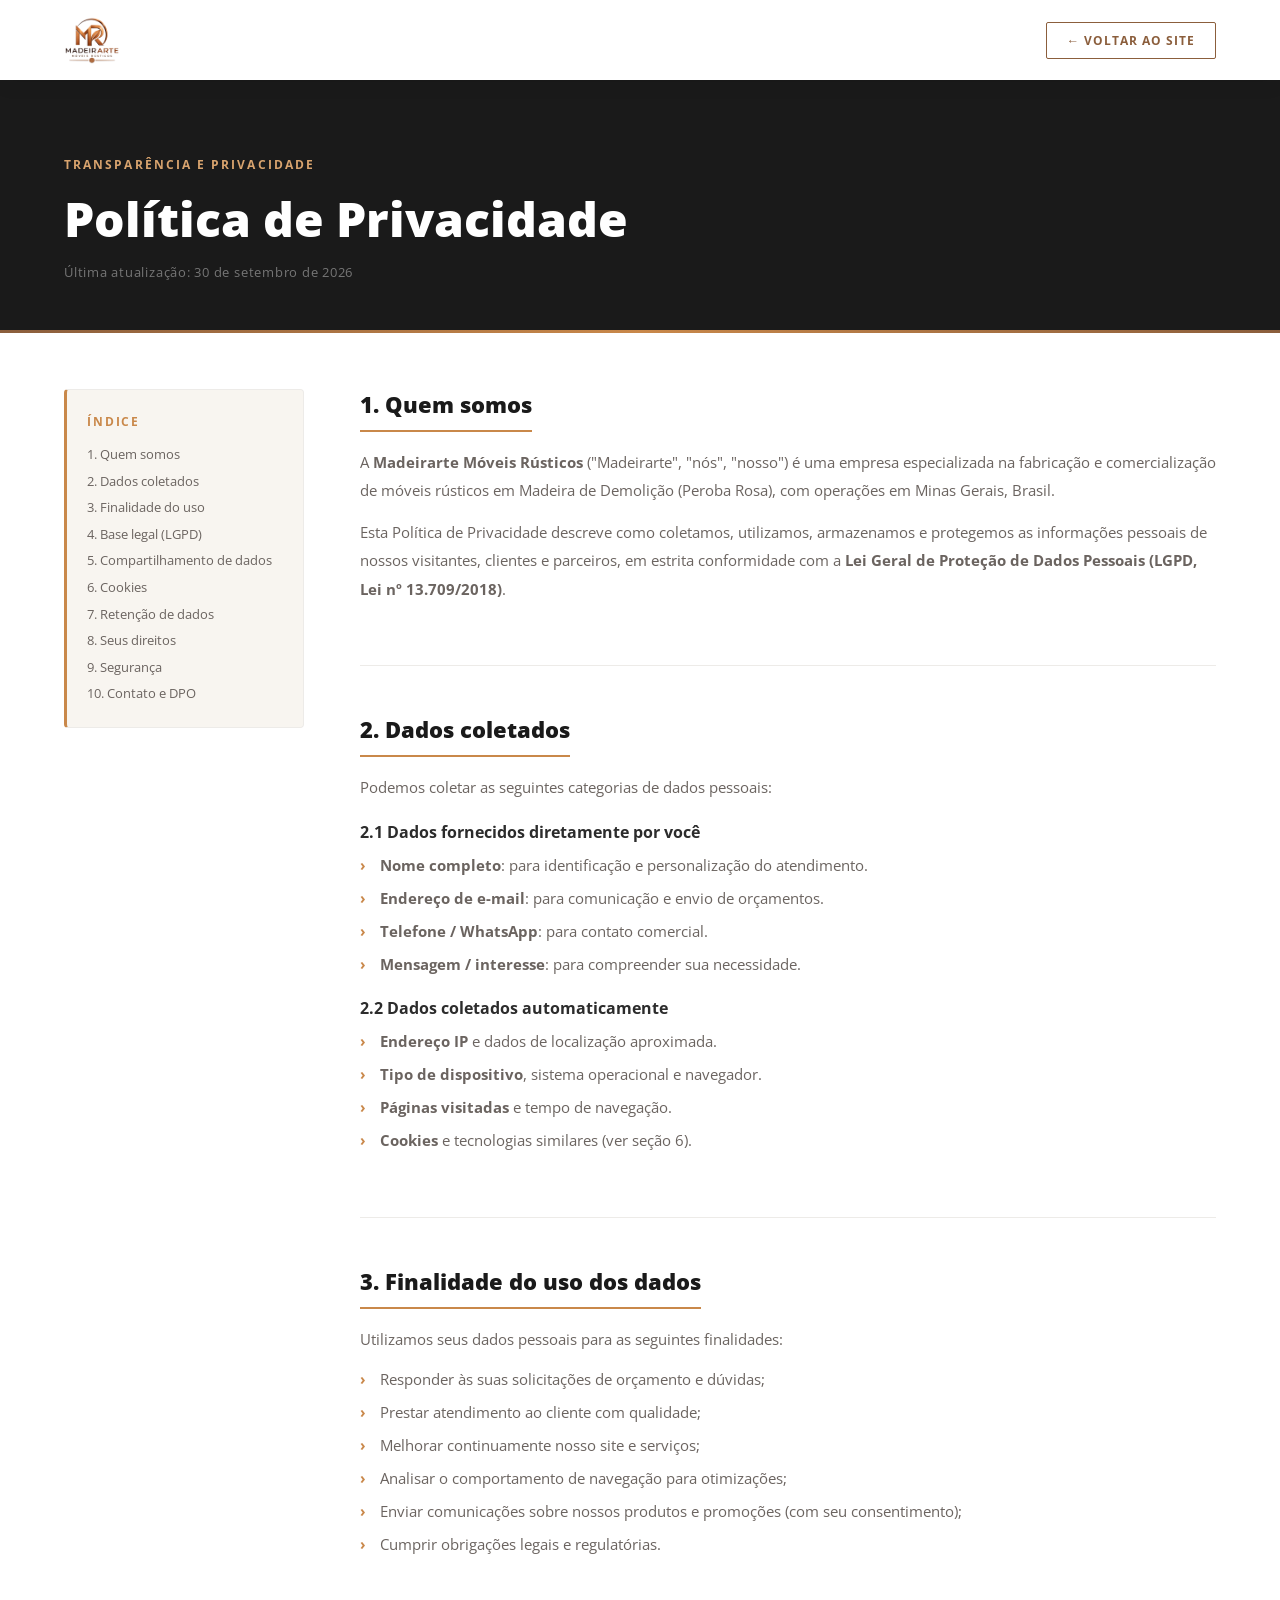
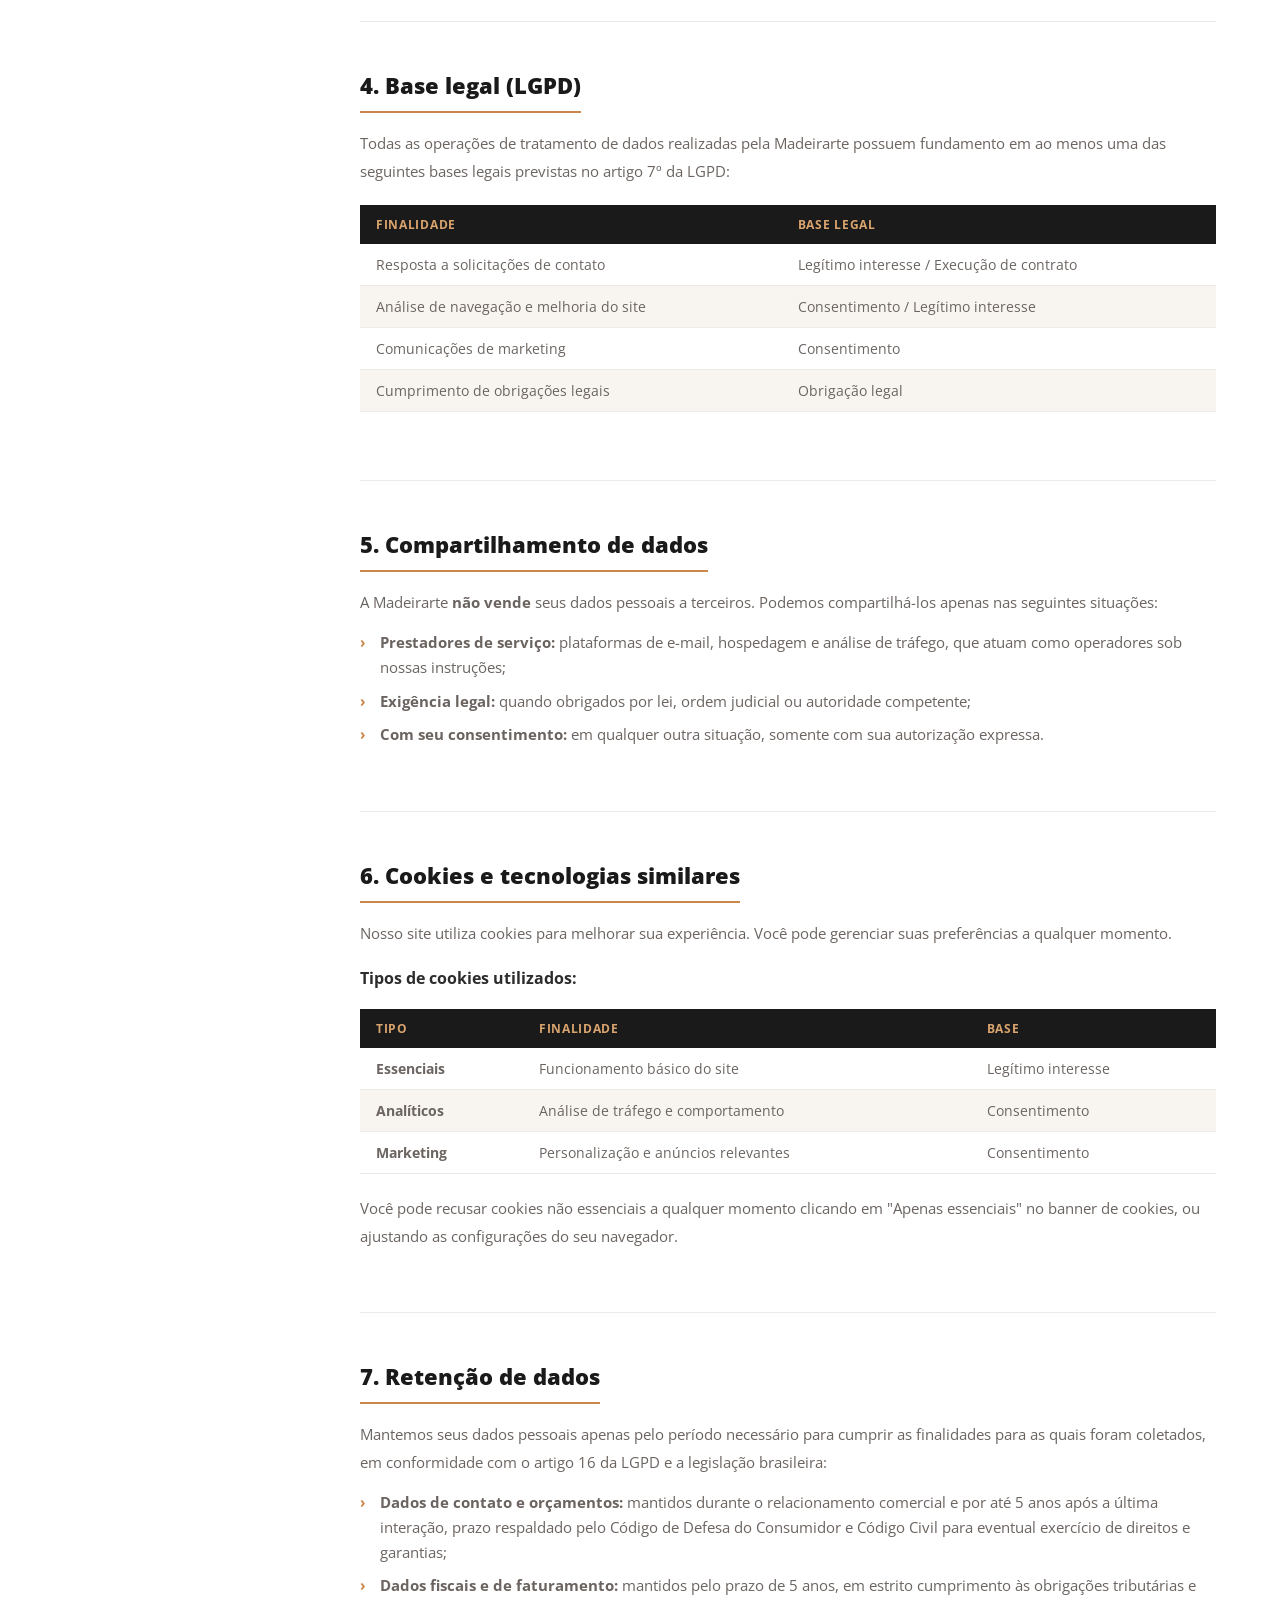
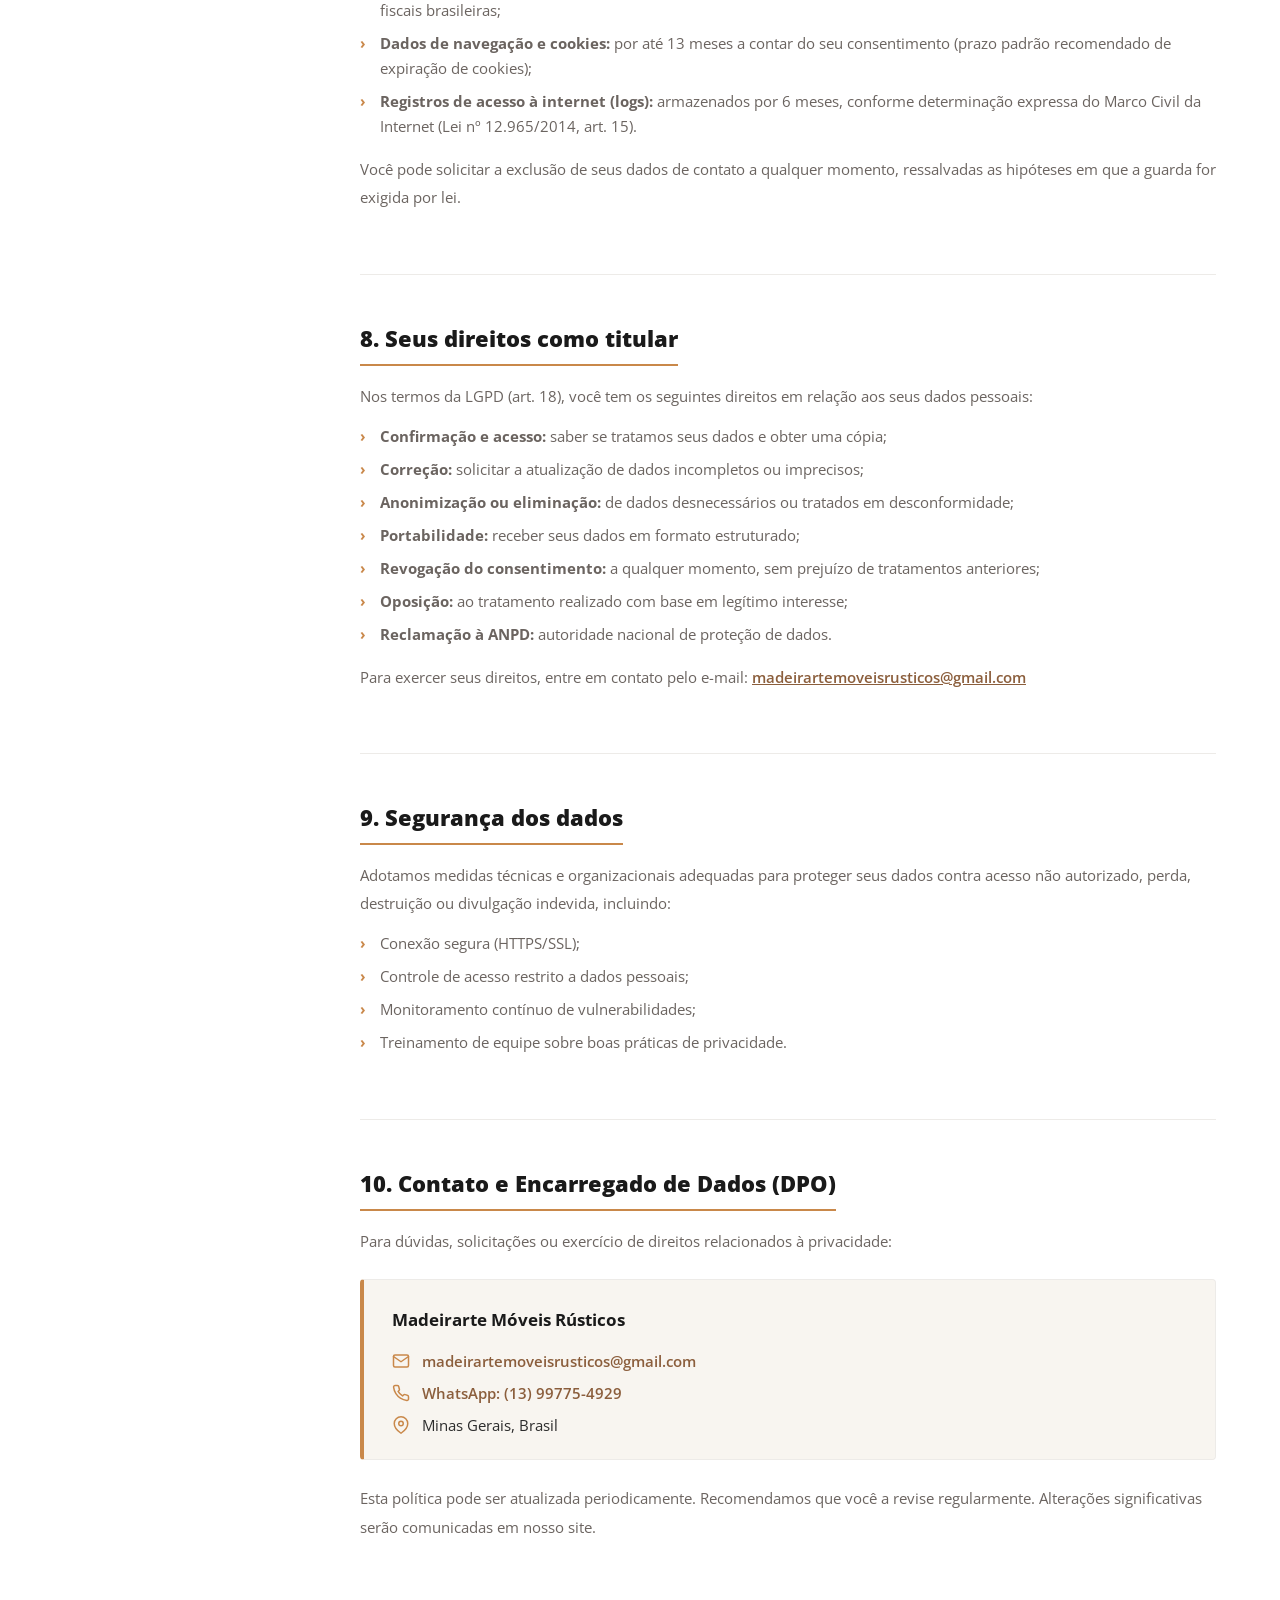
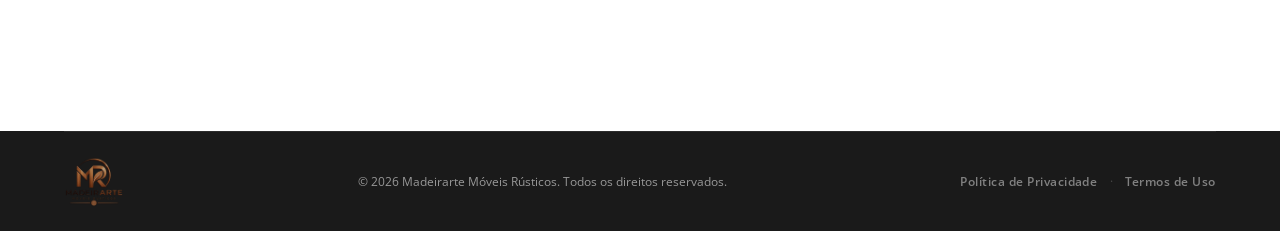
==== commit baae4e96: "fix: atualiza numero de WhatsApp para (13) 99775-4929 em todo o site" ====
--- a/politica-de-privacidade.html
+++ b/politica-de-privacidade.html
@@ -190,7 +190,7 @@
             </div>
             <div class="legal-contact-item">
               <svg xmlns="http://www.w3.org/2000/svg" viewBox="0 0 24 24" fill="none" stroke="currentColor" stroke-width="2" stroke-linecap="round" stroke-linejoin="round"><path d="M22 16.92v3a2 2 0 0 1-2.18 2 19.79 19.79 0 0 1-8.63-3.07 19.5 19.5 0 0 1-6-6 19.79 19.79 0 0 1-3.07-8.67A2 2 0 0 1 4.11 2h3a2 2 0 0 1 2 1.72 12.84 12.84 0 0 0 .7 2.81 2 2 0 0 1-.45 2.11L8.09 9.91a16 16 0 0 0 6 6l1.27-1.27a2 2 0 0 1 2.11-.45 12.84 12.84 0 0 0 2.81.7A2 2 0 0 1 22 16.92z"></path></svg>
-              <a href="https://wa.me/5513996192291" target="_blank">WhatsApp: (13) 99619-2291</a>
+              <a href="https://wa.me/5513997754929" target="_blank">WhatsApp: (13) 99775-4929</a>
             </div>
             <div class="legal-contact-item">
               <svg xmlns="http://www.w3.org/2000/svg" viewBox="0 0 24 24" fill="none" stroke="currentColor" stroke-width="2" stroke-linecap="round" stroke-linejoin="round"><path d="M21 10c0 7-9 13-9 13s-9-6-9-13a9 9 0 0 1 18 0z"></path><circle cx="12" cy="10" r="3"></circle></svg>
